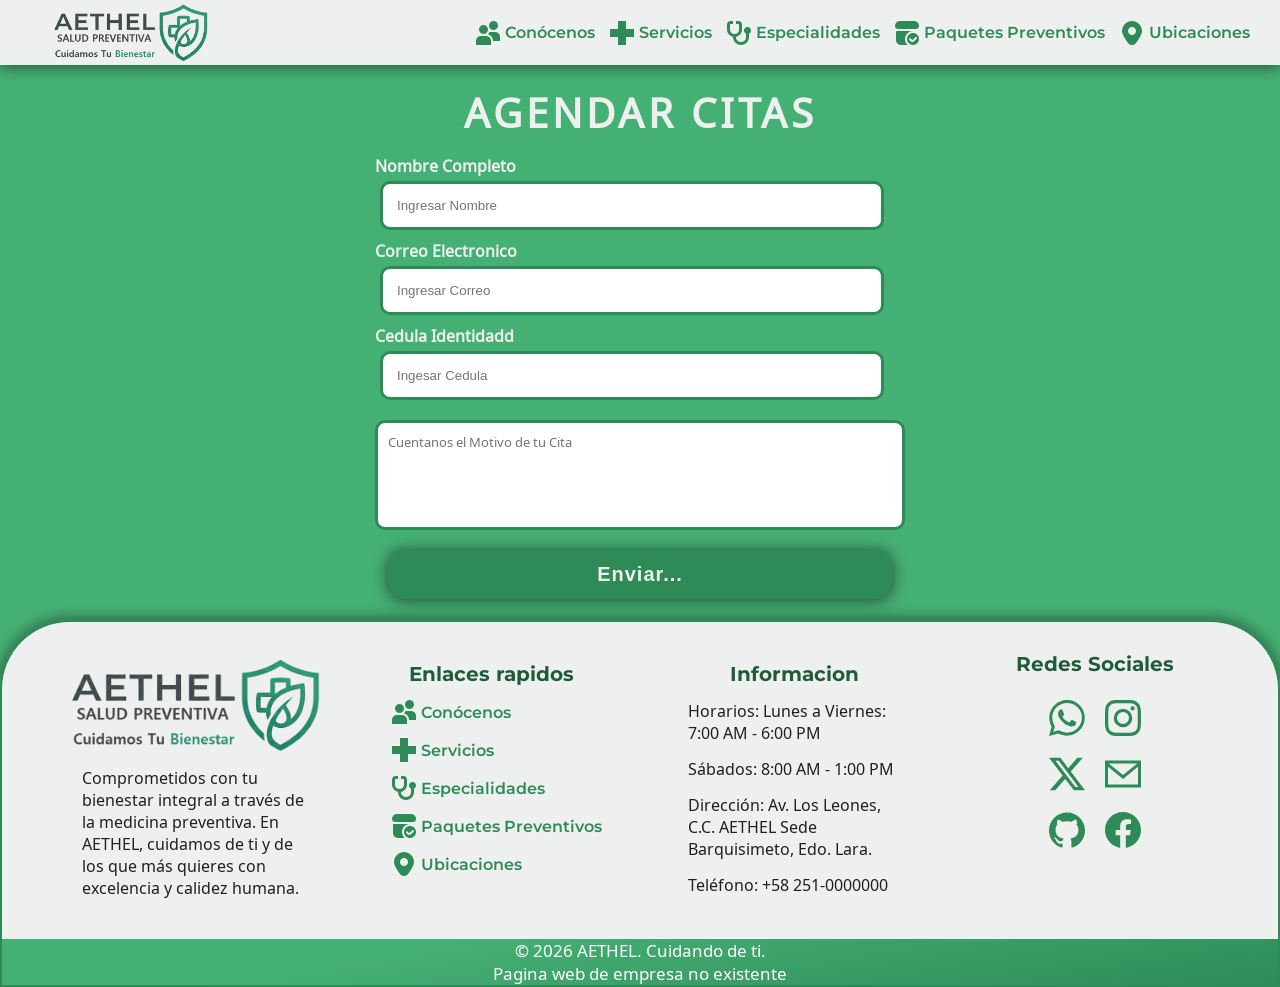
==== pages/agendarCitas.html @ f6755ab7 "version 2.4" ====
<!DOCTYPE html>
<html lang="en">
<head>
    <meta charset="UTF-8">
    <meta name="viewport" content="width=device-width, initial-scale=1.0">
    <link rel="icon" type="image/png" href="../resource/LogoPng.png">
    <title>Agendar Citas - AETHEL</title>
    <link rel="stylesheet" href="../style/main.css">
    <script type="module" src="../js/main.js" ></script>
</head>
<body class="greenBody">
    <header class="header">
        <a href="../index.html" draggable="false">
            <h1 class="logo">
                <img src="../resource/LogoPrincipalV1PNG.png" alt="Logo De La Pagina web Aethel Pharmaceuticals" class="imgLogo" draggable="false" >
            </h1>
        </a>
        <ul class="panelNav montserrat">
            <button class="panelButton">
                &#9776
                <img src="../resource/LogoPrincipalV1PNG.png" alt="Logo De La Pagina web Aethel Pharmaceuticals" class="imgLogo imgMenu" draggable="false">
            </button>
            <li class="itemNav itemNavHeader" ><a href="./conocenos.html"><img src="../resource/icons/usuarios.png" alt="icono de usuarios una persona">Conócenos</a></li>
            <li class="itemNav itemNavHeader" ><a href="./servicios.html"><img src="../resource/icons/farmacia.png" alt="cruz medica">Servicios</a></li>
            <li class="itemNav itemNavHeader" ><a href="./especialidades.html"><img src="../resource/icons/estetoscopio.png" alt="icono de estetoscopio para las especialidades">Especialidades</a></li>
            <li class="itemNav itemNavHeader" ><a href="./paquetes.html"><img src="../resource/icons/paquete.png"  alt="icono de paquete">Paquetes Preventivos</a></li>
            <li class="itemNav itemNavHeader" ><a href="./ubicaciones.html"><img src="../resource/icons/marcador.png" alt="icono de ubicacion">Ubicaciones</a></li>
        </ul>
    </header>

    <main>
        <form action="" method="post" class="main-container containCita noto-sans-linear-a-regular">
            <h3>AGENDAR CITAS</h3>
            <label class="label" for="nombre">Nombre Completo</label>
            <input class="input" type="text" placeholder="Ingresar Nombre" id="nombre" name="nombre" required>

            <label class="label" for="correo">Correo Electronico</label>
            <input class="input" type="email" placeholder="Ingresar Correo" id="correo" name="correo" required>

            <label class="label" for="cedula">Cedula Identidadd</label>
            <input class="input" type="text" placeholder="Ingesar Cedula" id="name" name="cedula" required>

            <textarea name="mensaje" id="textArea" placeholder="Cuentanos el Motivo de tu Cita" class="noto-sans-linear-a-regular"></textarea>

            <button class="button">Enviar...</button>
        </form>
    </main>

    <footer class="footer">
        <div class="footerBody">
            <div class="logoFooter">
                <a href="../index.html" draggable="false">
                    <h1 class="logo">
                        <img src="../resource/LogoPrincipalV1PNG.png" alt="Logo De La Pagina web Aethel Pharmaceuticals" class="imgLogo" draggable="false" >
                    </h1>
                </a>
                <p class="noto-sans-linear-a-regular">Comprometidos con tu bienestar integral a través de la medicina preventiva. En AETHEL, cuidamos de ti y de los que más quieres con excelencia y calidez humana.</p>
            </div>
            
            <div>
                <h2 class="titleFooter montserrat">Enlaces rapidos</h2>
                <ul class="panelNavFooter montserrat">
                    <li class="itemNav" ><a href="../conocenos.html"><img src="../resource/icons/usuarios.png" alt="icono de usuarios una persona">Conócenos</a></li>
                    <li class="itemNav" ><a href="../pages/servicios.html"><img src="../resource/icons/farmacia.png" alt="cruz medica">Servicios</a></li>
                    <li class="itemNav" ><a href="../pages/especialidades.html"><img src="../resource/icons/estetoscopio.png" alt="icono de estetoscopio para las especialidades">Especialidades</a></li>
                    <li class="itemNav" ><a href="../pages/paquetes.html"><img src="../resource/icons/paquete.png" alt="icono de paquete">Paquetes Preventivos</a></li>
                    <li class="itemNav" ><a href="../pages/ubicaciones.html"><img src="../resource/icons/marcador.png" alt="icono de ubicacion">Ubicaciones</a></li>
                </ul>
            </div>

            <div>
                <h2 class="titleFooter montserrat">Informacion</h2>
                <ul class="panelNavFooter noto-sans-linear-a-regular">
                    <li class="itemNav" >Horarios: Lunes a Viernes: 7:00 AM - 6:00 PM</li>
                    <li class="itemNav" >Sábados: 8:00 AM - 1:00 PM</li>
                    <li class="itemNav" >Dirección: Av. Los Leones, C.C. AETHEL Sede Barquisimeto, Edo. Lara.</li>
                    <li class="itemNav" >Teléfono: +58 251-0000000</li>
                </ul>
            </div>

            <div class="divRed">
                <h2 class="titleFooter montserrat titleRedes">Redes Sociales</h2>
                <ul class="panelNavFooter noto-sans-linear-a-regular redes">
                    <li class="itemNav">
                        <a href="#" target="_blank" aria-label="WhatsApp">
                            <svg viewBox="0 0 24 24" class="icon-svg"><path d="M17.472 14.382c-.297-.149-1.758-.867-2.03-.967-.273-.099-.471-.148-.67.15-.197.297-.767.966-.94 1.164-.173.199-.347.223-.644.075-.297-.15-1.255-.463-2.39-1.475-.883-.788-1.48-1.761-1.653-2.059-.173-.297-.018-.458.13-.606.134-.133.298-.347.446-.52.149-.174.198-.298.298-.497.099-.198.05-.371-.025-.52-.075-.149-.669-1.612-.916-2.207-.242-.579-.487-.5-.669-.51-.173-.008-.371-.01-.57-.01-.198 0-.52.074-.792.372-.272.297-1.04 1.016-1.04 2.479 0 1.462 1.065 2.875 1.213 3.074.149.198 2.096 3.2 5.077 4.487.709.306 1.262.489 1.694.625.712.227 1.36.195 1.871.118.571-.085 1.758-.719 2.006-1.413.248-.694.248-1.289.173-1.413-.074-.124-.272-.198-.57-.347m-5.421 7.403h-.004a9.87 9.87 0 01-5.031-1.378l-.361-.214-3.741.982.998-3.648-.235-.374a9.86 9.86 0 01-1.51-5.26c.001-5.45 4.436-9.884 9.888-9.884 2.64 0 5.122 1.03 6.988 2.898a9.825 9.825 0 012.893 6.994c-.003 5.45-4.437 9.884-9.885 9.884m8.413-18.297A11.815 11.815 0 0012.05 0C5.495 0 .16 5.335.157 11.892c0 2.096.547 4.142 1.588 5.945L0 24l6.335-1.662c1.72.937 3.659 1.432 5.631 1.433h.005c6.554 0 11.89-5.335 11.893-11.893a11.821 11.821 0 00-3.48-8.413Z"/></svg>
                        </a>
                    </li>
                    <li class="itemNav">
                        <a href="#" aria-label="Instagram">
                            <svg viewBox="0 0 24 24" class="icon-svg"><path d="M12 2.163c3.204 0 3.584.012 4.85.07 3.252.148 4.771 1.691 4.919 4.919.058 1.265.069 1.645.069 4.849 0 3.205-.012 3.584-.069 4.849-.149 3.225-1.664 4.771-4.919 4.919-1.266.058-1.644.07-4.85.07-3.204 0-3.584-.012-4.849-.07-3.26-.149-4.771-1.699-4.919-4.92-.058-1.265-.07-1.644-.07-4.849 0-3.204.013-3.583.07-4.849.149-3.227 1.664-4.771 4.919-4.919 1.266-.057 1.645-.069 4.849-.069zM12 0C8.741 0 8.333.014 7.053.072 2.695.272.273 2.69.073 7.052.014 8.333 0 8.741 0 12c0 3.259.014 3.668.072 4.948.2 4.358 2.618 6.78 6.98 6.98 1.281.058 1.689.072 4.948.072 3.259 0 3.668-.014 4.948-.072 4.354-.2 6.782-2.618 6.979-6.98.059-1.28.073-1.689.073-4.948 0-3.259-.014-3.667-.072-4.947-.196-4.354-2.617-6.78-6.979-6.98C15.668.014 15.259 0 12 0zm0 5.838a6.162 6.162 0 100 12.324 6.162 6.162 0 000-12.324zM12 16a4 4 0 110-8 4 4 0 010 8zm6.406-11.845a1.44 1.44 0 100 2.881 1.44 1.44 0 000-2.881z"/></svg>
                        </a>
                    </li>
                    <li class="itemNav">
                        <a href="#" aria-label="X">
                            <svg viewBox="0 0 24 24" class="icon-svg"><path d="M18.901 1.153h3.68l-8.04 9.19L24 22.846h-7.406l-5.8-7.584-6.638 7.584H.474l8.6-9.83L0 1.154h7.594l5.243 6.932ZM17.61 20.644h2.039L6.486 3.24H4.298Z"/></svg>
                        </a>
                    </li>
                    <li class="itemNav">
                        <a href="mailto:contacto@aethel.com" aria-label="Email">
                            <svg viewBox="0 0 24 24" class="icon-svg"><path d="M0 3v18h24V3H0zm21.518 2L12 12.713 2.482 5h19.036zM2 19V7.183l10 8.104 10-8.104V19H2z"/></svg>
                        </a>
                    </li>
                    <li class="itemNav">
                        <a href="https://github.com/josevillegasjavc-max/AETHEL" target="_blank" aria-label="GitHub">
                            <svg viewBox="0 0 24 24" class="icon-svg"><path d="M12 .297c-6.63 0-12 5.373-12 12 0 5.303 3.438 9.8 8.205 11.385.6.113.82-.258.82-.577 0-.285-.01-1.04-.015-2.04-3.338.724-4.042-1.61-4.042-1.61C4.422 18.07 3.633 17.7 3.633 17.7c-1.087-.744.084-.729.084-.729 1.205.084 1.838 1.236 1.838 1.236 1.07 1.835 2.809 1.305 3.495.998.108-.776.417-1.305.76-1.605-2.665-.3-5.466-1.332-5.466-5.93 0-1.31.465-2.38 1.235-3.22-.135-.303-.54-1.523.105-3.176 0 0 1.005-.322 3.3 1.23.96-.267 1.98-.399 3-.405 1.02.006 2.04.138 3 .405 2.28-1.552 3.285-1.23 3.285-1.23.645 1.653.24 2.873.12 3.176.765.84 1.23 1.91 1.23 3.22 0 4.61-2.805 5.625-5.475 5.92.42.36.81 1.096.81 2.22 0 1.606-.015 2.896-.015 3.286 0 .315.21.69.825.57C20.565 22.092 24 17.592 24 12.297c0-6.627-5.373-12-12-12"/></svg>
                        </a>
                    </li>
                    <li class="itemNav">
                        <a href="#" aria-label="Facebook">
                            <svg viewBox="0 0 24 24" class="icon-svg"><path d="M24 12.073c0-6.627-5.373-12-12-12s-12 5.373-12 12c0 5.99 4.388 10.954 10.125 11.854v-8.385H7.078v-3.47h3.047V9.43c0-3.007 1.792-4.669 4.533-4.669 1.312 0 2.686.235 2.686.235v2.953H15.83c-1.491 0-1.956.925-1.956 1.874v2.25h3.328l-.532 3.47h-2.796v8.385C19.612 23.027 24 18.062 24 12.073z"/></svg>
                        </a>
                    </li>
                </ul>
            </div>
        </div>
        <div class="footerCopyr noto-sans-linear-a-regular">
            <p> &copy; 2026 AETHEL. Cuidando de ti. Pagina web de empresa no existente</p>
        </div>
    </footer>
</body>
</html>
---- style/main.css ----
/* Estilos Bases, Varible y Fonts */
@import url('./base/reset.css');

/* Estilos de layouts*/
@import url('./layout/header.css');
@import url('./layout/footer.css');
@import url("./layout/titleHead.css");

/* Estilos de las Paginas*/
@import url('./pagesStyle/inicio.css');
@import url("./pagesStyle/conocenos.css");
@import url("./pagesStyle/paquetes.css");
@import url("./pagesStyle/ubicaciones.css");
@import url("./pagesStyle/especialidades.css");
@import url("./pagesStyle/cita.css");

/* Componentes reutilizables */
@import url('./components//blog.css');
@import url('./components//buttons.css');
@import url("./components/panel.css");
@import url('./components/slider.css');

/* Estilos para aparatos mobiles*/
@import url('./media.css');

.active {
    opacity: 1;
    transform: translate(0);
}
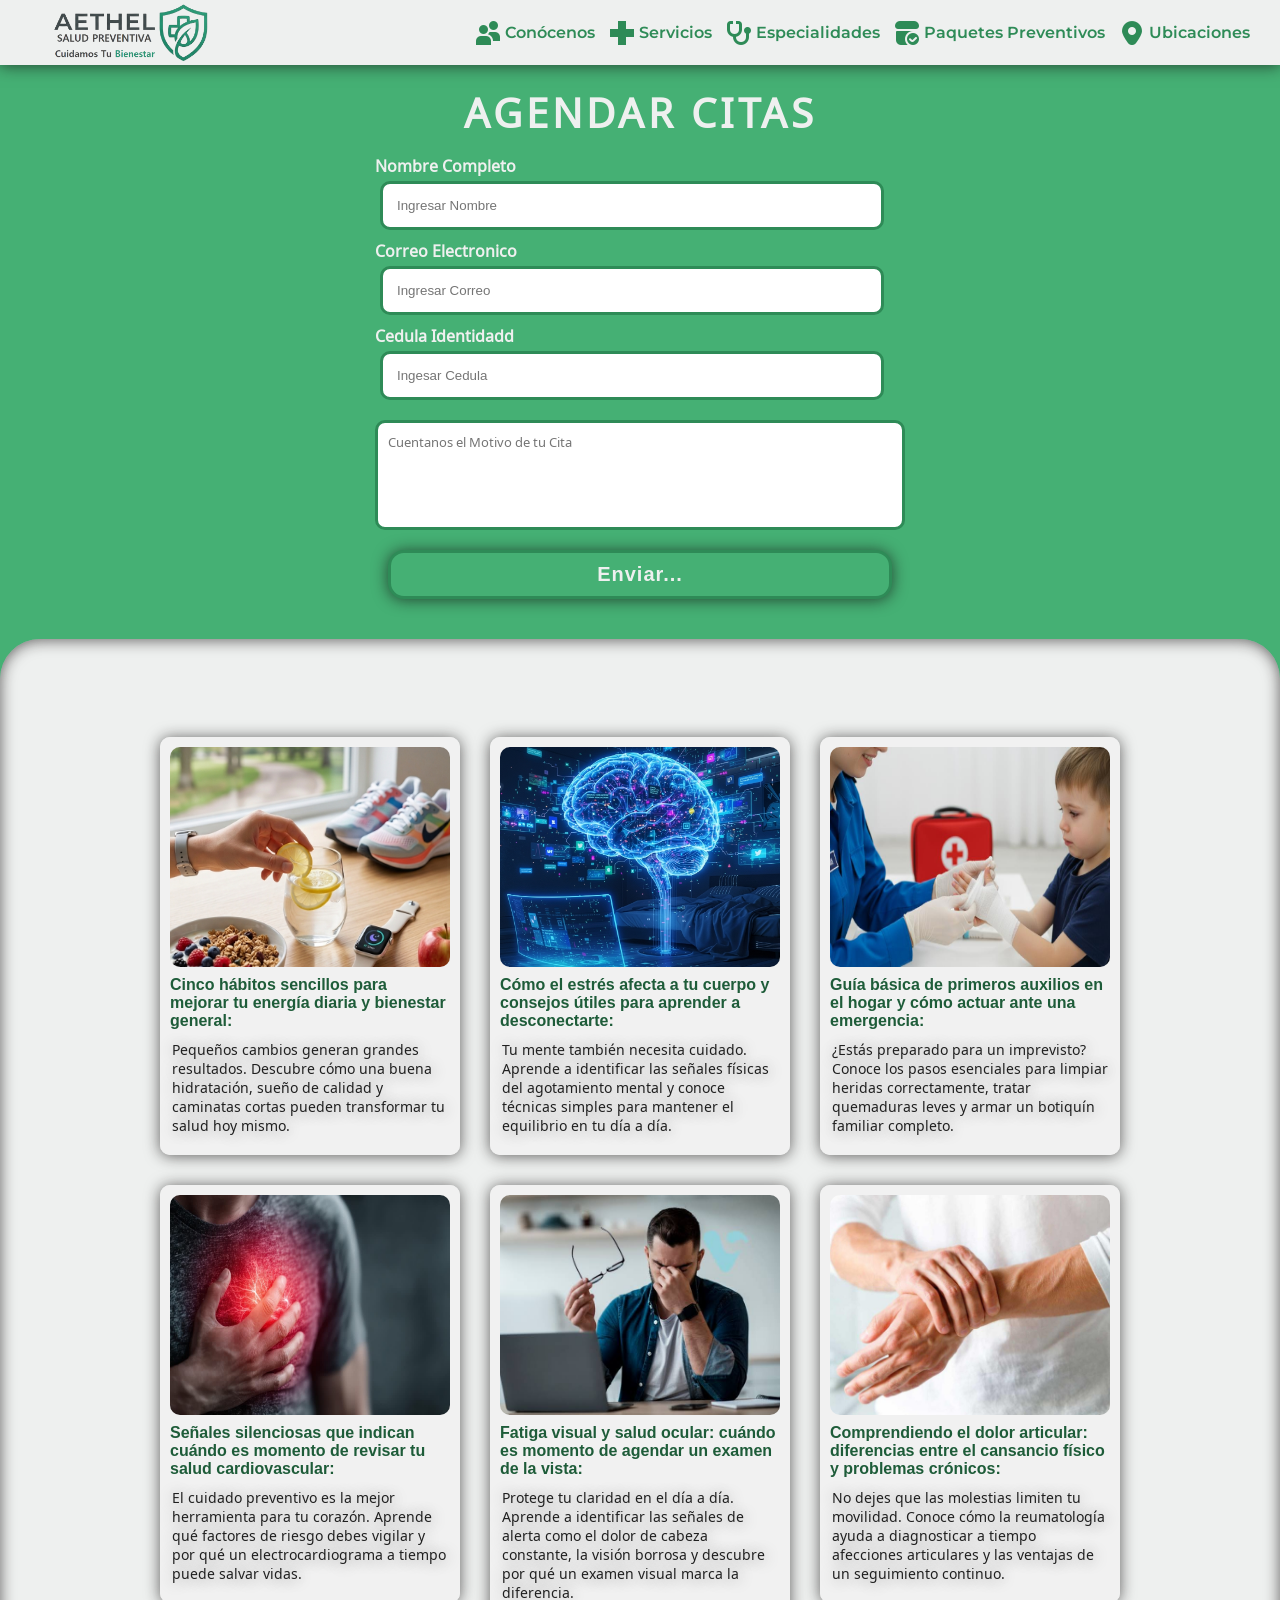
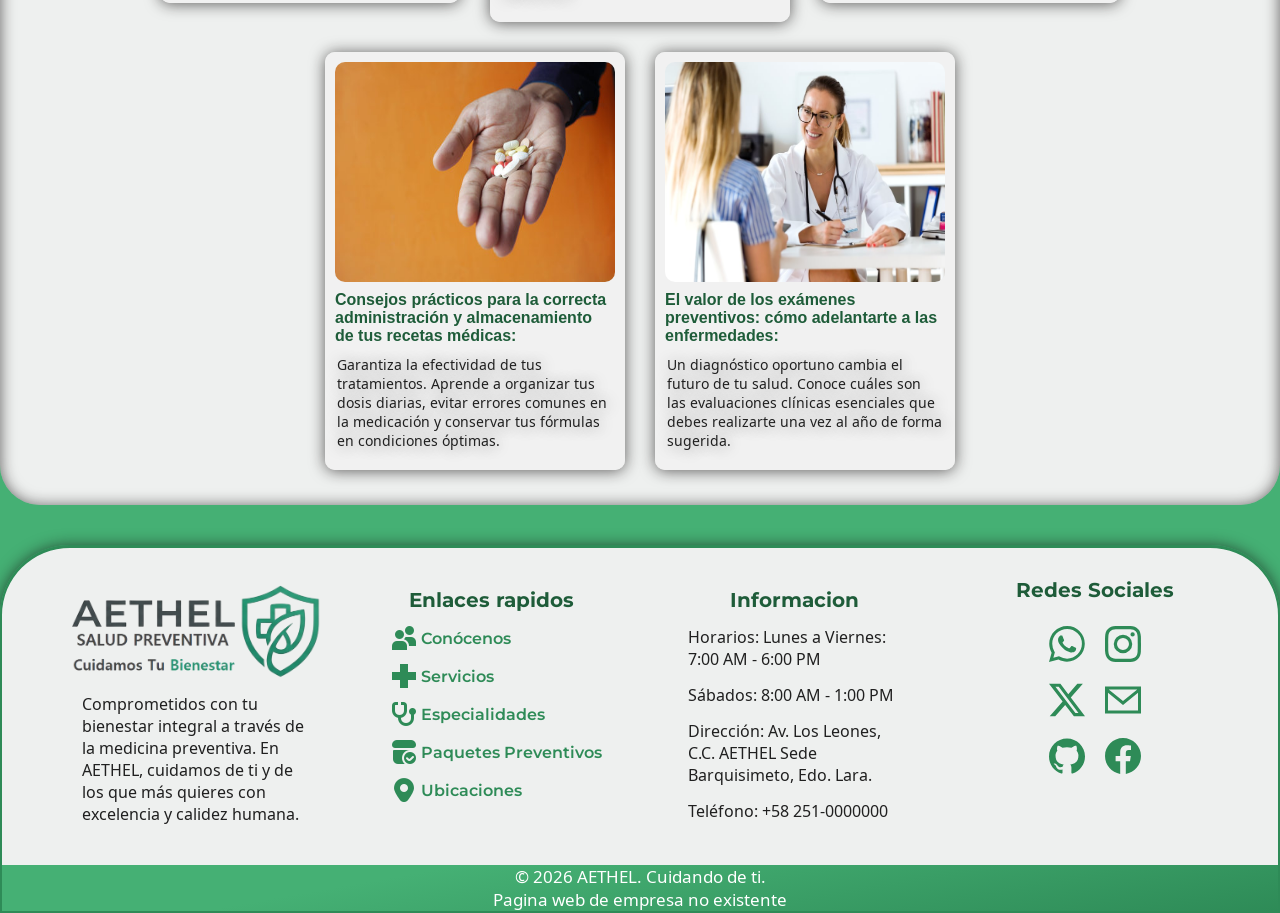
==== commit fdd5da78: "version 0.2.6" ====
--- a/pages/agendarCitas.html
+++ b/pages/agendarCitas.html
@@ -44,6 +44,91 @@
 
             <button class="button">Enviar...</button>
         </form>
+
+            <aside class="blog blogAlter">
+                <h2 class="titleSec">Blog de Salud</h2>
+                <section class="sectionBlog">
+                    <a href="../pages/Blogs/Articulo-1.html" draggable="false">
+                        <article class="itemBlog">
+                            <img class="imgItemBlog" src="../resource/blog/blogImg1.png" draggable="false" alt="imagen representativa de los buenos habitos descritos">
+                            <div>
+                                <h3 class="titleItemBlog">Cinco hábitos sencillos para mejorar tu energía diaria y bienestar general:</h3>
+                                <p class="textItemBlog noto-sans-linear-a-regular">Pequeños cambios generan grandes resultados. Descubre cómo una buena hidratación, sueño de calidad y caminatas cortas pueden transformar tu salud hoy mismo.</p>
+                            </div>
+                        </article>
+                    </a>
+
+                    <a href="../pages/Blogs/Articulo-2.html" draggable="false">
+                        <article class="itemBlog">
+                            <img class="imgItemBlog" src="../resource/blog/blogImg2.png" draggable="false" alt="imagen representativa de un cerebro estimulado por las pantallas">
+                            <div>
+                                <h3 class="titleItemBlog">Cómo el estrés afecta a tu cuerpo y consejos útiles para aprender a desconectarte:</h3>
+                                <p class="textItemBlog noto-sans-linear-a-regular">Tu mente también necesita cuidado. Aprende a identificar las señales físicas del agotamiento mental y conoce técnicas simples para mantener el equilibrio en tu día a día.</p>
+                            </div>
+                        </article>
+                    </a>
+
+                    <a href="../pages/Blogs/Articulo-3.html" draggable="false">
+                        <article class="itemBlog">
+                            <img class="imgItemBlog" src="../resource/blog/blogImg3.jpg" draggable="false" alt="imagen representativa de un botiquín de primeros auxilios">
+                            <div>
+                                <h3 class="titleItemBlog">Guía básica de primeros auxilios en el hogar y cómo actuar ante una emergencia:</h3>
+                                <p class="textItemBlog noto-sans-linear-a-regular">¿Estás preparado para un imprevisto? Conoce los pasos esenciales para limpiar heridas correctamente, tratar quemaduras leves y armar un botiquín familiar completo.</p>
+                            </div>
+                        </article>
+                    </a>
+
+                    <a href="../pages/Blogs/Articulo-4.html" draggable="false">
+                        <article class="itemBlog">
+                            <img class="imgItemBlog" src="../resource/blog/blogImg4.jpg" draggable="false" alt="imagen representativa del cuidado del corazón">
+                            <div>
+                                <h3 class="titleItemBlog">Señales silenciosas que indican cuándo es momento de revisar tu salud cardiovascular:</h3>
+                                <p class="textItemBlog noto-sans-linear-a-regular">El cuidado preventivo es la mejor herramienta para tu corazón. Aprende qué factores de riesgo debes vigilar y por qué un electrocardiograma a tiempo puede salvar vidas.</p>
+                            </div>
+                        </article>
+                    </a>
+
+                    <a href="../pages/Blogs/Articulo-5.html" draggable="false">
+                        <article class="itemBlog">
+                            <img class="imgItemBlog" src="../resource/blog/blogImg5.png" draggable="false" alt="imagen representativa de un examen de la vista u oftalmología">
+                            <div>
+                                <h3 class="titleItemBlog">Fatiga visual y salud ocular: cuándo es momento de agendar un examen de la vista:</h3>
+                                <p class="textItemBlog noto-sans-linear-a-regular">Protege tu claridad en el día a día. Aprende a identificar las señales de alerta como el dolor de cabeza constante, la visión borrosa y descubre por qué un examen visual marca la diferencia.</p>
+                            </div>
+                        </article>
+                    </a>
+
+                    <a href="../pages/Blogs/Articulo-6.html" draggable="false">
+                        <article class="itemBlog">
+                            <img class="imgItemBlog" src="../resource/blog/blogImg6.jpg" draggable="false" alt="imagen representativa del cuidado de las articulaciones">
+                            <div>
+                                <h3 class="titleItemBlog">Comprendiendo el dolor articular: diferencias entre el cansancio físico y problemas crónicos:</h3>
+                                <p class="textItemBlog noto-sans-linear-a-regular">No dejes que las molestias limiten tu movilidad. Conoce cómo la reumatología ayuda a diagnosticar a tiempo afecciones articulares y las ventajas de un seguimiento continuo.</p>
+                            </div>
+                        </article>
+                    </a>
+
+                    <a href="../pages/Blogs/Articulo-7.html" draggable="false">
+                        <article class="itemBlog">
+                            <img class="imgItemBlog" src="../resource/blog/blogImg7.png" draggable="false" alt="imagen representativa de organización de medicamentos">
+                            <div>
+                                <h3 class="titleItemBlog">Consejos prácticos para la correcta administración y almacenamiento de tus recetas médicas:</h3>
+                                <p class="textItemBlog noto-sans-linear-a-regular">Garantiza la efectividad de tus tratamientos. Aprende a organizar tus dosis diarias, evitar errores comunes en la medicación y conservar tus fórmulas en condiciones óptimas.</p>
+                            </div>
+                        </article>
+                    </a>
+
+                    <a href="../pages/Blogs/Articulo-8.html" draggable="false">
+                        <article class="itemBlog">
+                            <img class="imgItemBlog" src="../resource/blog/blogImg8.png" draggable="false" alt="imagen de chequeo médico de rutina">
+                            <div>
+                                <h3 class="titleItemBlog">El valor de los exámenes preventivos: cómo adelantarte a las enfermedades:</h3>
+                                <p class="textItemBlog noto-sans-linear-a-regular">Un diagnóstico oportuno cambia el futuro de tu salud. Conoce cuáles son las evaluaciones clínicas esenciales que debes realizarte una vez al año de forma sugerida.</p>
+                            </div>
+                        </article>
+                    </a>
+                </section>
+            </aside>
     </main>
 
     <footer class="footer">
--- a/style/main.css
+++ b/style/main.css
@@ -12,7 +12,9 @@
 @import url("./pagesStyle/paquetes.css");
 @import url("./pagesStyle/ubicaciones.css");
 @import url("./pagesStyle/especialidades.css");
+@import url("./pagesStyle/servicios.css");
 @import url("./pagesStyle/cita.css");
+@import url("./pagesStyle/blogArticle.css");
 
 /* Componentes reutilizables */
 @import url('./components//blog.css');
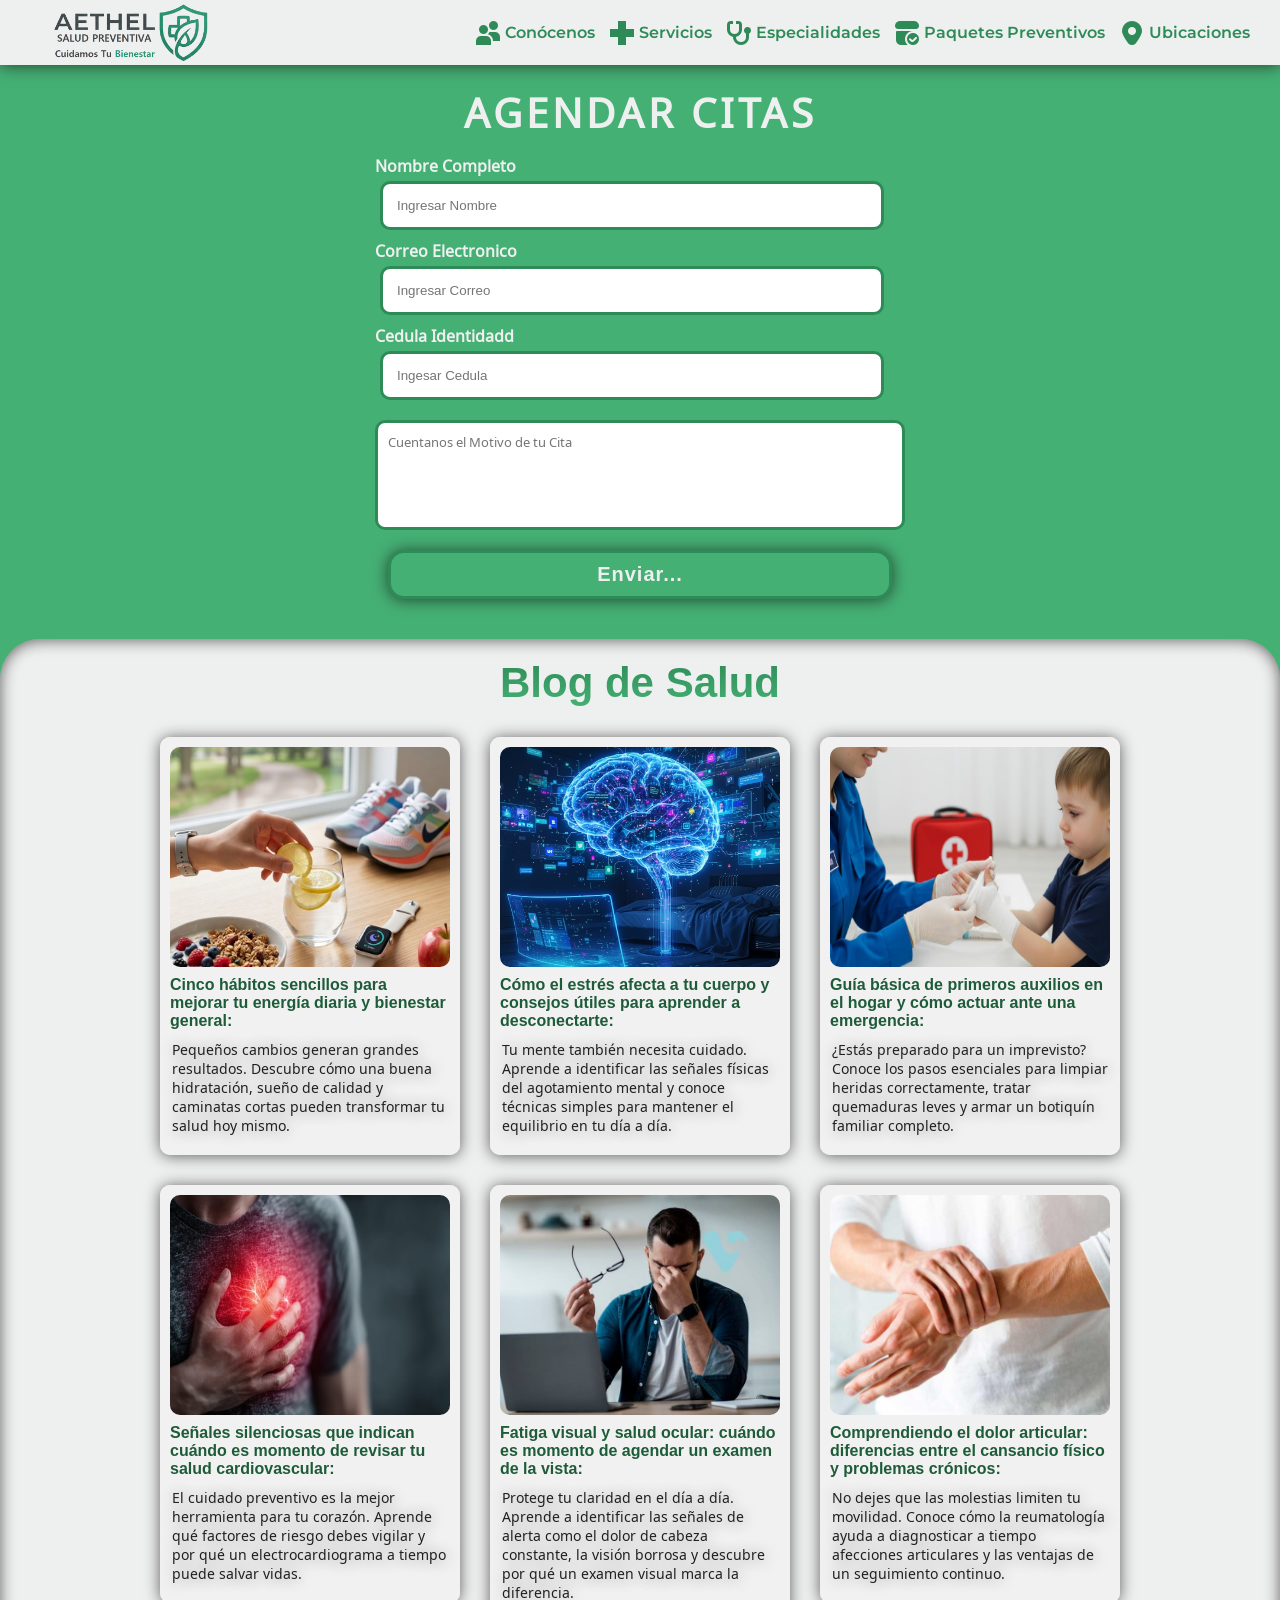
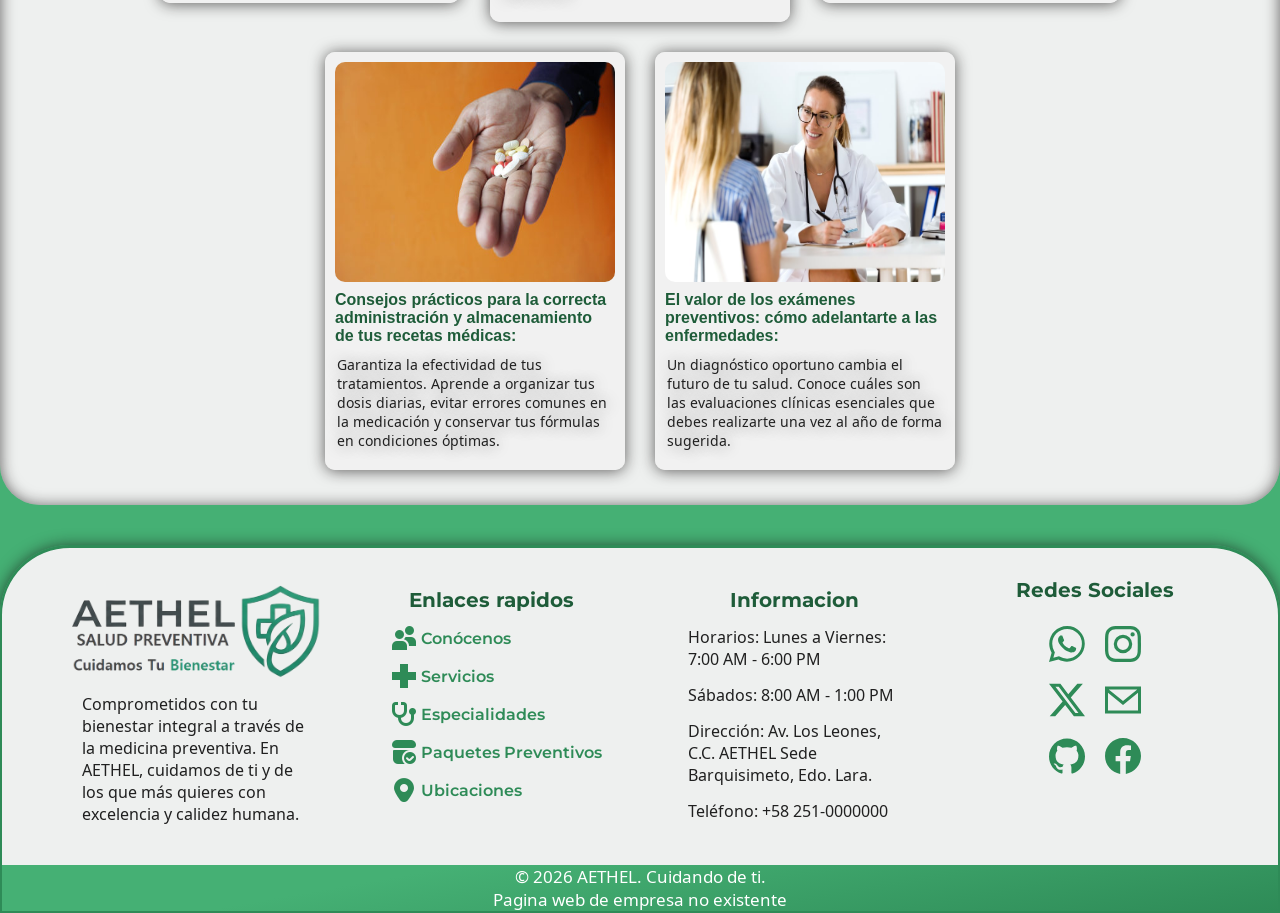
==== commit 3ab6f98e: "version 0.2.61" ====
--- a/pages/agendarCitas.html
+++ b/pages/agendarCitas.html
@@ -46,7 +46,7 @@
         </form>
 
             <aside class="blog blogAlter">
-                <h2 class="titleSec">Blog de Salud</h2>
+                <h2 class="titleSec title">Blog de Salud</h2>
                 <section class="sectionBlog">
                     <a href="../pages/Blogs/Articulo-1.html" draggable="false">
                         <article class="itemBlog">
